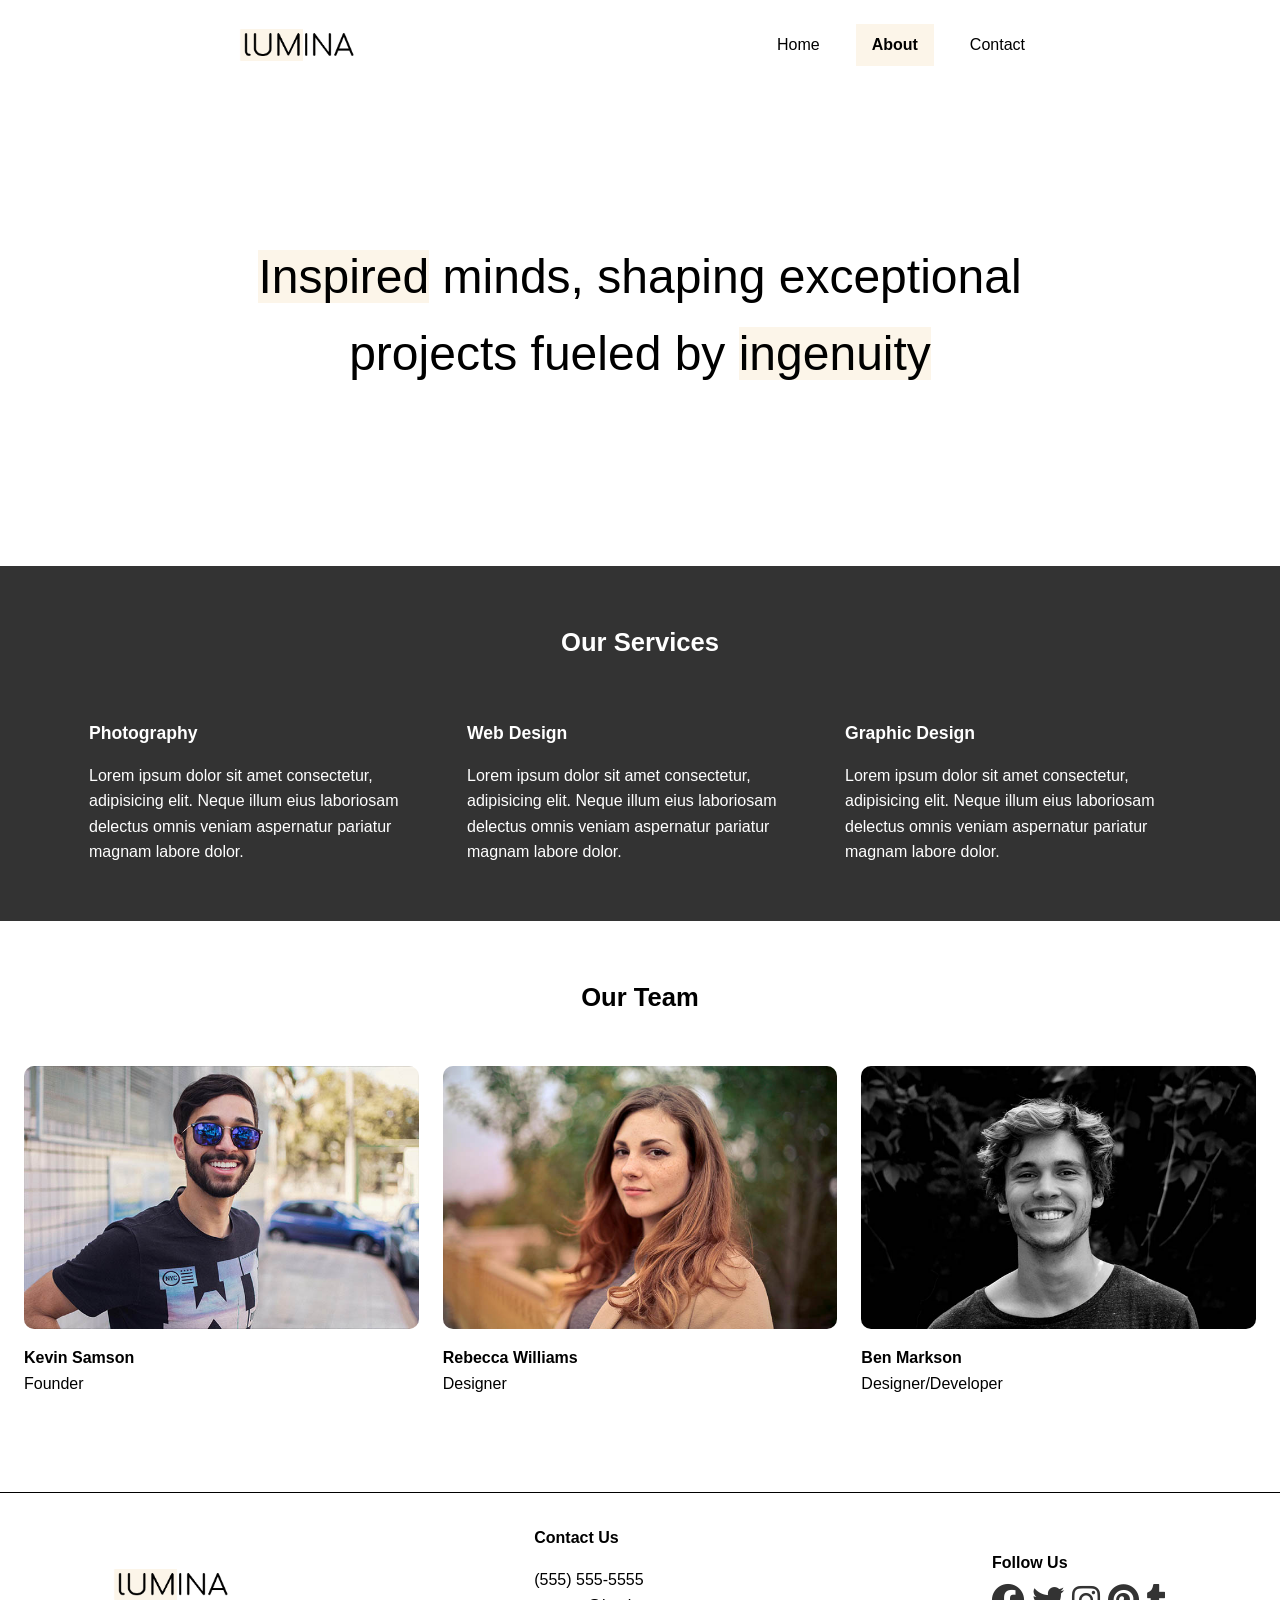
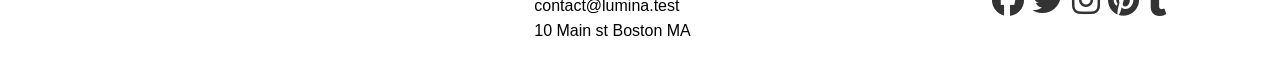
==== about.html @ d774cbd0 "add "about.html"" ====
<!doctype html>
<html lang="en">
  <head>
    <meta charset="UTF-8" />
    <meta name="viewport" content="width=device-width, initial-scale=1.0" />
    <link rel="shortcut icon" href="images/favicon.ico" type="image/x-icon" />
    <link
      rel="stylesheet"
      href="https://lib.arvancloud.ir/font-awesome/6.3.0/css/all.min.css"
    />

    <link rel="stylesheet" href="css/main.css" />
    <title>About Lumina Creative</title>
  </head>
  <body>
    <header class="top-header">
      <div class="top-header__content u-fixed-width--small">
        <img src="images/logo.png" alt="Logo" class="logo" />
        <nav class="navbar">
          <ul class="navbar__list">
            <li class="navbar__item">
              <a href="index.html" class="navbar__link">Home</a>
            </li>
            <li class="navbar__item">
              <a href="#" class="navbar__link navbar__link--active">About</a>
            </li>
            <li class="navbar__item">
              <a href="#" class="navbar__link">Contact</a>
            </li>
          </ul>
        </nav>
      </div>
    </header>
    <section class="slogan">
      <div class="slogan__content u-fixed-width--small">
        <p class="slogan__text">
          <span class="u-highlight">Inspired</span> minds, shaping exceptional
          projects fueled by
          <span class="u-highlight">ingenuity</span>
        </p>
      </div>
    </section>

    <section class="services">
      <div class="services__content u-fixed-width--medium">
        <h2 class="services__main-title">Our Services</h2>
        <div class="services__row">
          <div class="services__item">
            <h3 class="services__item-title">Photography</h3>
            <p class="services__description">
              Lorem ipsum dolor sit amet consectetur, adipisicing elit. Neque
              illum eius laboriosam delectus omnis veniam aspernatur pariatur
              magnam labore dolor.
            </p>
          </div>
          <div class="services__item">
            <h3 class="services__item-title">Web Design</h3>
            <p class="services__description">
              Lorem ipsum dolor sit amet consectetur, adipisicing elit. Neque
              illum eius laboriosam delectus omnis veniam aspernatur pariatur
              magnam labore dolor.
            </p>
          </div>
          <div class="services__item">
            <h3 class="services__item-title">Graphic Design</h3>
            <p class="services__description">
              Lorem ipsum dolor sit amet consectetur, adipisicing elit. Neque
              illum eius laboriosam delectus omnis veniam aspernatur pariatur
              magnam labore dolor.
            </p>
          </div>
        </div>
      </div>
    </section>

    <section class="team">
      <div class="team__content u-fixed-width--big">
        <h2 class="team__main-title">Our Team</h2>
        <div class="team__row">
          <div class="team__member">
            <h3 class="team__name">Kevin Samson</h3>
            <p class="team__job-title">Founder</p>
            <img src="images/team1.jpg" alt="" class="team__headshot" />
          </div>
          <div class="team__member">
            <h3 class="team__name">Rebecca Williams</h3>
            <p class="team__job-title">Designer</p>
            <img src="images/team2.jpg" alt="" class="team__headshot" />
          </div>
          <div class="team__member">
            <h3 class="team__name">Ben Markson</h3>
            <p class="team__job-title">Designer/Developer</p>
            <img src="images/team3.jpg" alt="" class="team__headshot" />
          </div>
        </div>
      </div>
    </section>

    <section class="main-footer">
      <div class="main-footer__content u-fixed-width--medium">
        <img src="images/logo.png" alt="Logo" class="logo" />
        <section class="contact">
          <h2 class="contact__title">Contact Us</h2>
          <address class="contact__body">
            <a href="tel:5555555" class="contact__phone">(555) 555-5555</a>
            <a href="mailto:contact@lumina.test" class="contact__email"
              >contact@lumina.test</a
            >
            <p class="contact__address">10 Main st Boston MA</p>
          </address>
        </section>
        <section class="social">
          <h2 class="social__title">Follow Us</h2>

          <ul class="social__list">
            <li class="social__item">
              <a href="#" class="social__link">
                <i class="fab fa-facebook fa-2x"></i>
              </a>
            </li>
            <li class="social__item">
              <a href="#" class="social__link">
                <i class="fab fa-twitter fa-2x"></i>
              </a>
            </li>
            <li class="social__item">
              <a href="#" class="social__link">
                <i class="fab fa-instagram fa-2x"></i>
              </a>
            </li>
            <li class="social__item">
              <a href="#" class="social__link">
                <i class="fab fa-pinterest fa-2x"></i>
              </a>
            </li>
            <li class="social__item">
              <a href="#" class="social__link">
                <i class="fab fa-tumblr fa-2x"></i>
              </a>
            </li>
          </ul>
        </section>
      </div>
    </section>
  </body>
</html>
---- css/main.css ----
@import url("base.css");
@import url("utilities.css");
@import url("components/top-header.css");
@import url("components/logo.css");
@import url("components/navbar.css");
@import url("components/slogan.css");
@import url("components/gallery.css");
@import url("components/main-footer.css");
@import url("components/contact.css");
@import url("components/social.css");
@import url("components/services.css");
@import url("components/team.css");
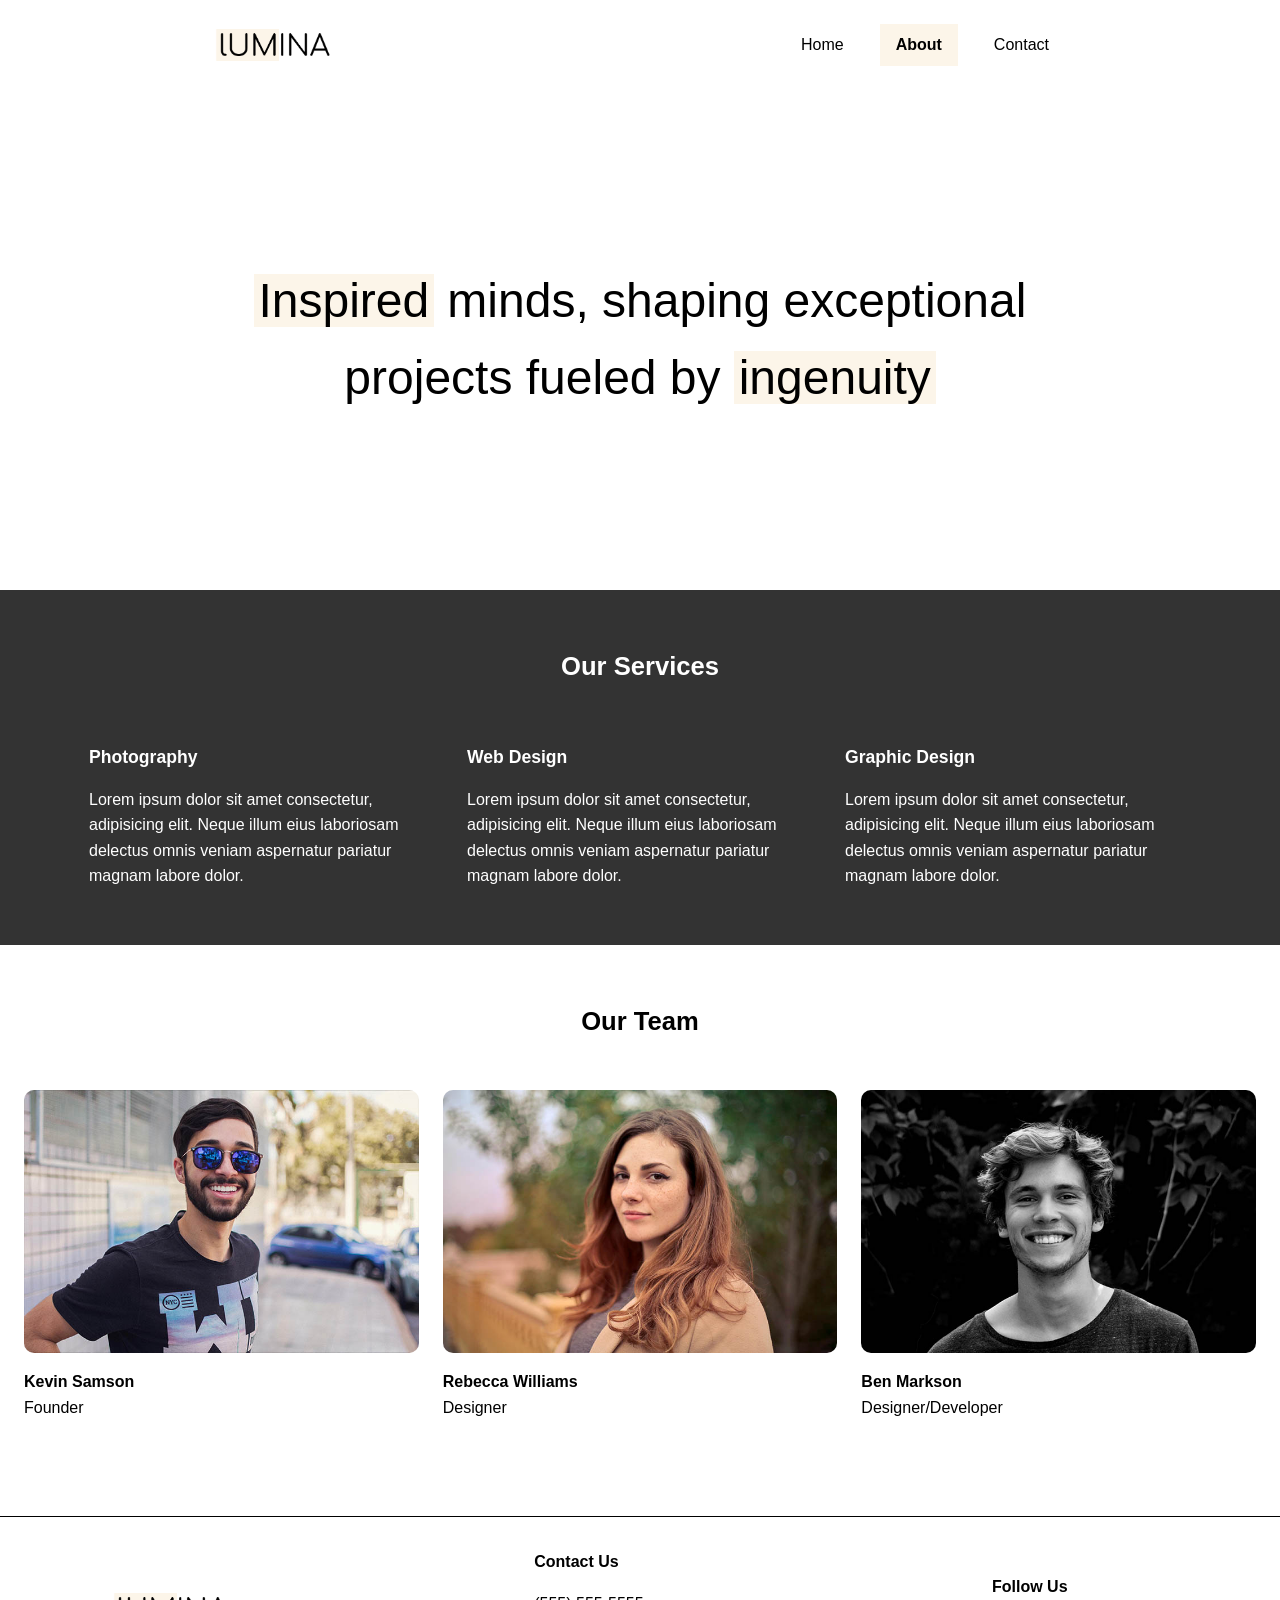
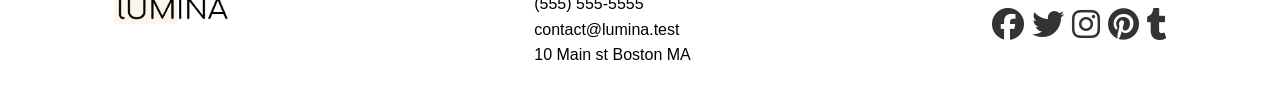
==== commit e5d781cf: "Refactor: Make the element semantically correct" ====
--- a/about.html
+++ b/about.html
@@ -25,7 +25,7 @@
               <a href="#" class="navbar__link navbar__link--active">About</a>
             </li>
             <li class="navbar__item">
-              <a href="#" class="navbar__link">Contact</a>
+              <a href="contact.html" class="navbar__link">Contact</a>
             </li>
           </ul>
         </nav>
@@ -96,7 +96,7 @@
       </div>
     </section>
 
-    <section class="main-footer">
+    <footer class="main-footer">
       <div class="main-footer__content u-fixed-width--medium">
         <img src="images/logo.png" alt="Logo" class="logo" />
         <section class="contact">
@@ -141,6 +141,6 @@
           </ul>
         </section>
       </div>
-    </section>
+    </footer>
   </body>
 </html>
--- a/css/main.css
+++ b/css/main.css
@@ -10,3 +10,5 @@
 @import url("components/social.css");
 @import url("components/services.css");
 @import url("components/team.css");
+@import url("components/questions.css");
+@import url("components/form.css");
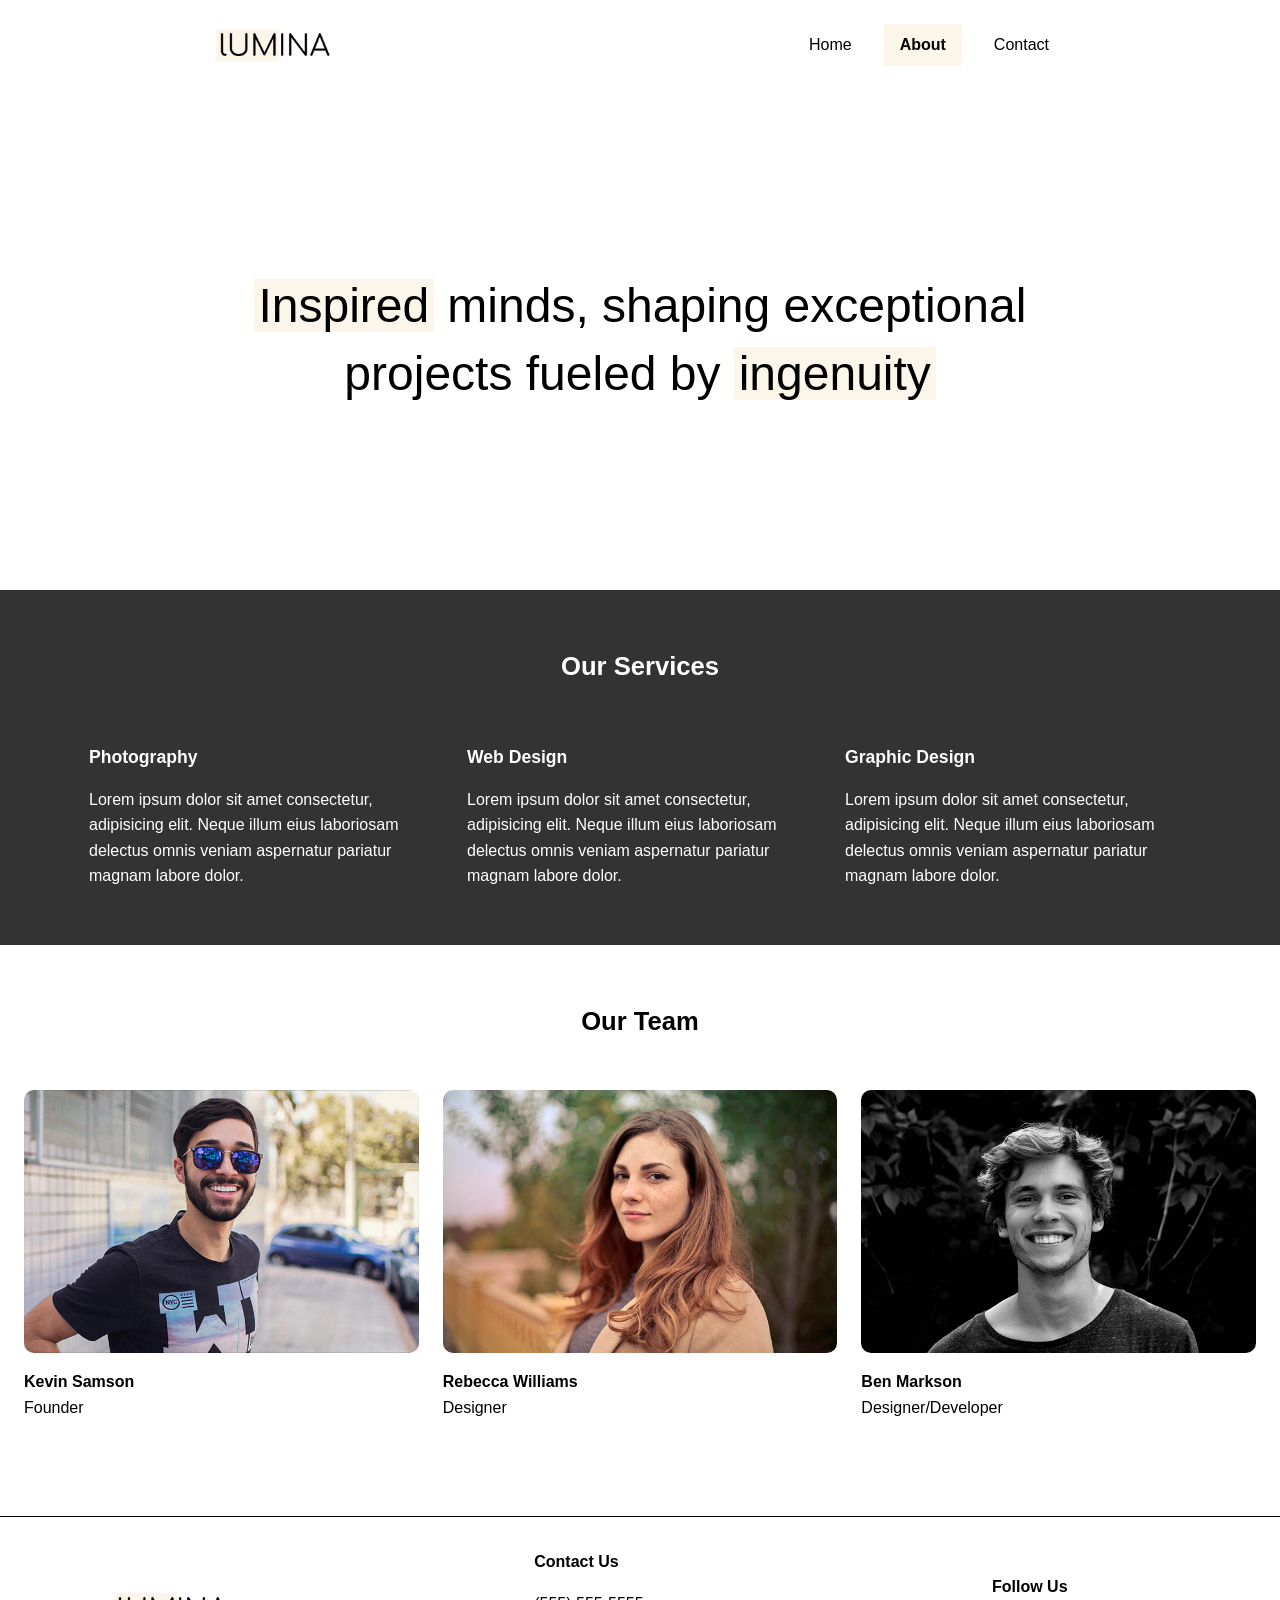
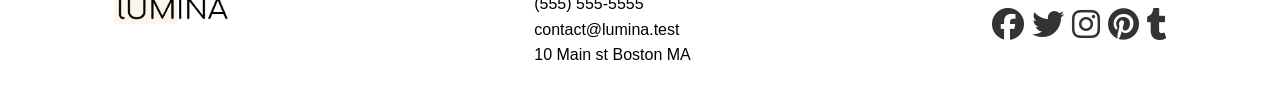
==== commit 680c8ea2: "checkpoint" ====
--- a/about.html
+++ b/about.html
@@ -14,7 +14,7 @@
   </head>
   <body>
     <header class="top-header">
-      <div class="top-header__content u-fixed-width--small">
+      <div class="top-header__content u-fixed-width--narrow">
         <img src="images/logo.png" alt="Logo" class="logo" />
         <nav class="navbar">
           <ul class="navbar__list">
@@ -32,7 +32,7 @@
       </div>
     </header>
     <section class="slogan">
-      <div class="slogan__content u-fixed-width--small">
+      <div class="slogan__content u-fixed-width--narrow">
         <p class="slogan__text">
           <span class="u-highlight">Inspired</span> minds, shaping exceptional
           projects fueled by
@@ -42,7 +42,7 @@
     </section>
 
     <section class="services">
-      <div class="services__content u-fixed-width--medium">
+      <div class="services__content u-fixed-width--normal">
         <h2 class="services__main-title">Our Services</h2>
         <div class="services__row">
           <div class="services__item">
@@ -74,7 +74,7 @@
     </section>
 
     <section class="team">
-      <div class="team__content u-fixed-width--big">
+      <div class="team__content u-fixed-width--wide">
         <h2 class="team__main-title">Our Team</h2>
         <div class="team__row">
           <div class="team__member">
@@ -97,7 +97,7 @@
     </section>
 
     <footer class="main-footer">
-      <div class="main-footer__content u-fixed-width--medium">
+      <div class="main-footer__content u-fixed-width--normal">
         <img src="images/logo.png" alt="Logo" class="logo" />
         <section class="contact">
           <h2 class="contact__title">Contact Us</h2>
